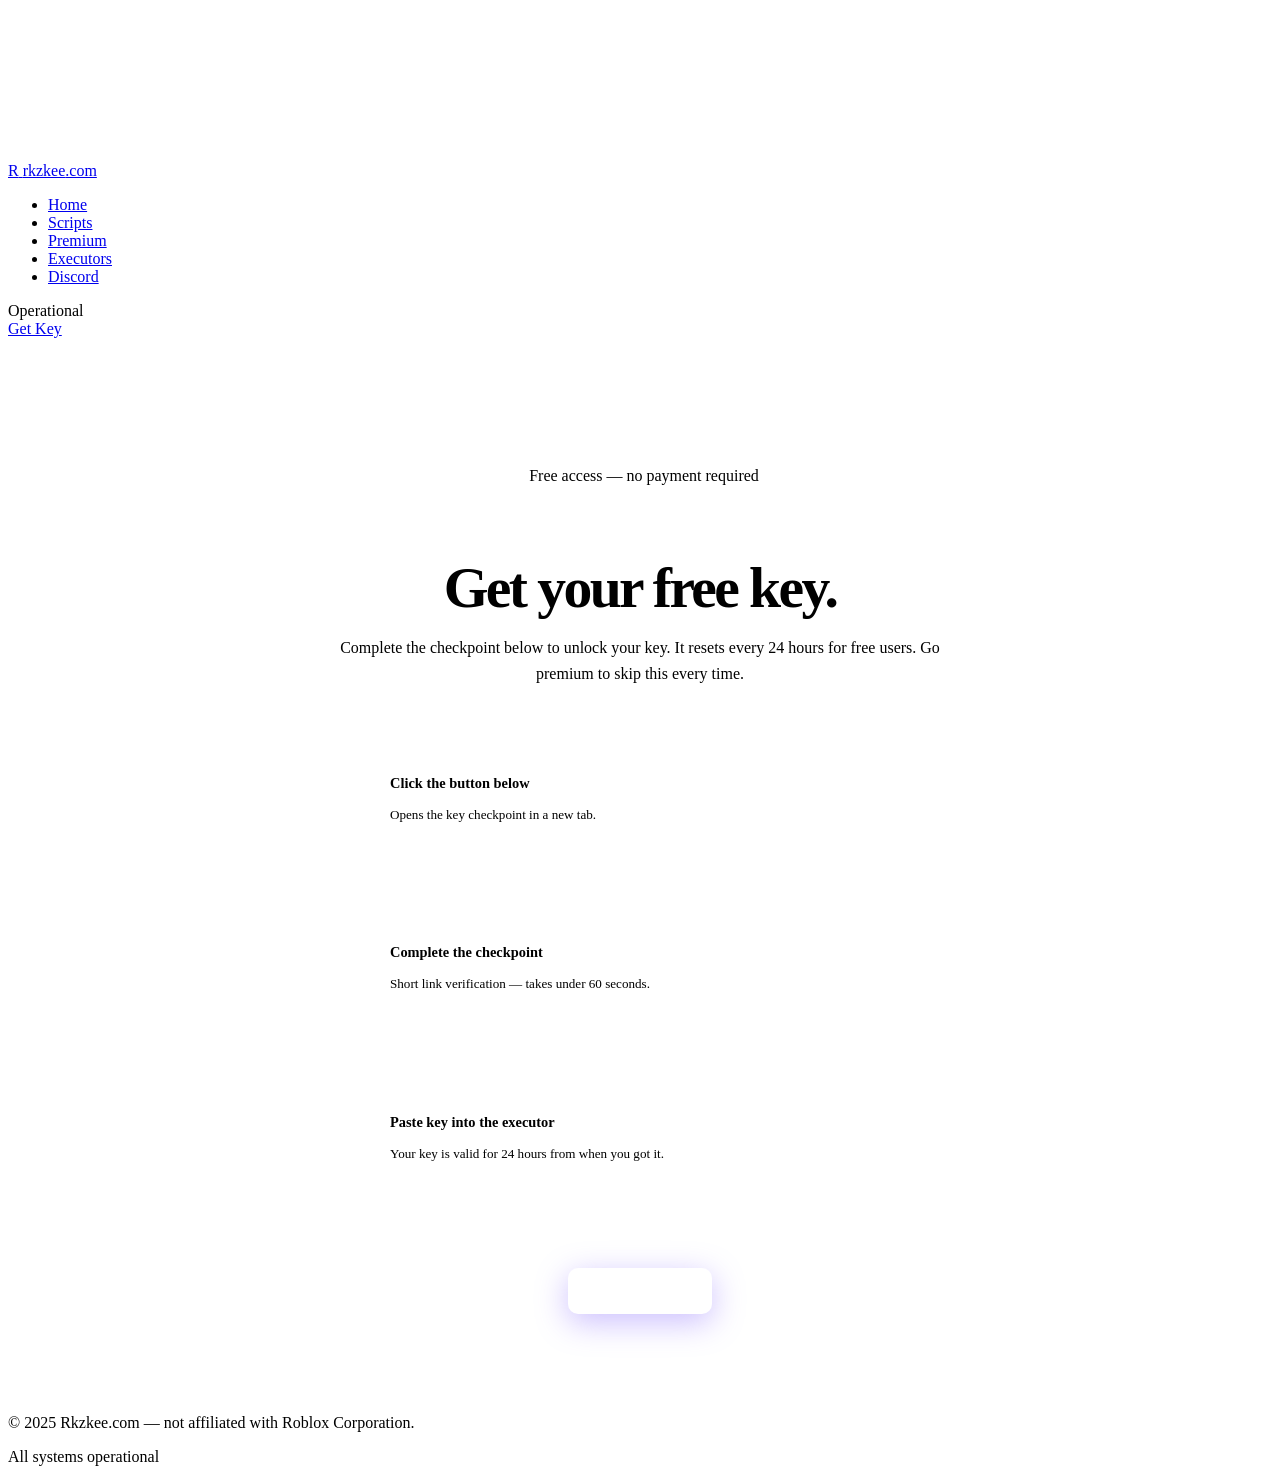
==== getkey.html @ ff90df76 "Add files via upload" ====
<!DOCTYPE html>
<html lang="en">
<head>
  <meta charset="UTF-8">
  <meta name="viewport" content="width=device-width, initial-scale=1, viewport-fit=cover">
  <title>Get Key — Rkzkee</title>
  <link rel="preconnect" href="https://fonts.googleapis.com">
  <link href="https://fonts.googleapis.com/css2?family=Inter:wght@300;400;500;600;700;800;900&family=JetBrains+Mono:wght@400;500;700&display=swap" rel="stylesheet">
  <link rel="stylesheet" href="../css/style.css">
  <style>
    .page-hero {
      min-height: 100vh;
      display: flex;
      align-items: center;
      justify-content: center;
      padding: 100px clamp(20px,5vw,60px) 60px;
      text-align: center;
      position: relative;
      z-index: 1;
    }

    .page-hero-inner { max-width: 640px; }

    .page-hero h1 {
      font-size: clamp(2rem, 5vw, 3.6rem);
      font-weight: 900;
      letter-spacing: -0.045em;
      line-height: 1.08;
      margin-bottom: 16px;
    }

    .page-hero p {
      color: var(--text-2);
      font-size: 1rem;
      line-height: 1.65;
      margin-bottom: 48px;
    }

    .steps-list {
      display: flex;
      flex-direction: column;
      gap: 12px;
      text-align: left;
      margin-bottom: 36px;
    }

    .step-row {
      display: flex;
      align-items: flex-start;
      gap: 16px;
      background: var(--surface);
      border: 1px solid var(--border);
      border-radius: var(--radius);
      padding: 20px 22px;
      transition: border-color var(--transition), background var(--transition);
    }

    .step-row:hover {
      border-color: rgba(124,92,252,0.3);
      background: var(--surface2);
    }

    .step-num {
      width: 32px;
      height: 32px;
      border-radius: 8px;
      background: linear-gradient(135deg, var(--purple), var(--purple-d));
      display: flex;
      align-items: center;
      justify-content: center;
      font-family: 'JetBrains Mono', monospace;
      font-size: 0.75rem;
      font-weight: 700;
      color: #fff;
      flex-shrink: 0;
    }

    .step-info h4 { font-size: 0.9rem; font-weight: 700; margin-bottom: 4px; }
    .step-info p  { font-size: 0.82rem; color: var(--text-2); line-height: 1.55; }

    .key-cta {
      display: inline-flex;
      align-items: center;
      gap: 8px;
      padding: 14px 32px;
      background: linear-gradient(135deg, var(--purple), var(--purple-d));
      color: #fff;
      border-radius: 10px;
      font-size: 1rem;
      font-weight: 700;
      box-shadow: 0 8px 32px rgba(124,92,252,0.4);
      transition: transform var(--transition), box-shadow var(--transition);
    }

    .key-cta:hover {
      transform: translateY(-2px);
      box-shadow: 0 16px 48px rgba(124,92,252,0.5);
    }
  </style>
</head>
<body>
  <div class="cursor" id="cursor"></div>
  <div class="cursor-trail" id="cursor-trail"></div>
  <canvas id="particles-canvas"></canvas>

  <nav id="navbar">
    <div class="nav-inner">
      <a href="../index.html" class="logo">
        <span class="logo-box">R</span>
        <span class="logo-text">rkzkee<span class="logo-dot">.com</span></span>
      </a>
      <ul class="nav-links">
        <li><a href="../index.html" class="nav-link">Home</a></li>
        <li><a href="scripts.html" class="nav-link">Scripts</a></li>
        <li><a href="premium.html" class="nav-link">Premium</a></li>
        <li><a href="executors.html" class="nav-link">Executors</a></li>
        <li><a href="#" class="nav-link">Discord</a></li>
      </ul>
      <div class="nav-right">
        <div class="status-badge"><span class="ping"></span>Operational</div>
        <a href="getkey.html" class="btn-fill">Get Key</a>
      </div>
    </div>
  </nav>

  <section class="page-hero">
    <div class="page-hero-inner">
      <div class="hero-eyebrow" data-reveal style="margin-bottom:24px; display:inline-flex; align-items:center; gap:8px;">
        <span class="eyebrow-dot"></span>Free access — no payment required
      </div>
      <h1 data-reveal>Get your <span class="grad-text">free key.</span></h1>
      <p data-reveal>Complete the checkpoint below to unlock your key. It resets every 24 hours for free users. Go premium to skip this every time.</p>

      <div class="steps-list" data-reveal>
        <div class="step-row">
          <div class="step-num">01</div>
          <div class="step-info">
            <h4>Click the button below</h4>
            <p>Opens the key checkpoint in a new tab.</p>
          </div>
        </div>
        <div class="step-row">
          <div class="step-num">02</div>
          <div class="step-info">
            <h4>Complete the checkpoint</h4>
            <p>Short link verification — takes under 60 seconds.</p>
          </div>
        </div>
        <div class="step-row">
          <div class="step-num">03</div>
          <div class="step-info">
            <h4>Paste key into the executor</h4>
            <p>Your key is valid for 24 hours from when you got it.</p>
          </div>
        </div>
      </div>

      <a href="#" class="key-cta" data-reveal>
        Get Key
        <svg width="16" height="16" viewBox="0 0 24 24" fill="none" stroke="currentColor" stroke-width="2.5"><path d="m5 12 14 0M13 6l6 6-6 6"/></svg>
      </a>
    </div>
  </section>

  <footer>
    <div class="container">
      <div class="footer-bottom">
        <p>© 2025 Rkzkee.com — not affiliated with Roblox Corporation.</p>
        <div class="footer-status"><span class="ping small"></span>All systems operational</div>
      </div>
    </div>
  </footer>

  <script src="../js/main.js"></script>
</body>
</html>
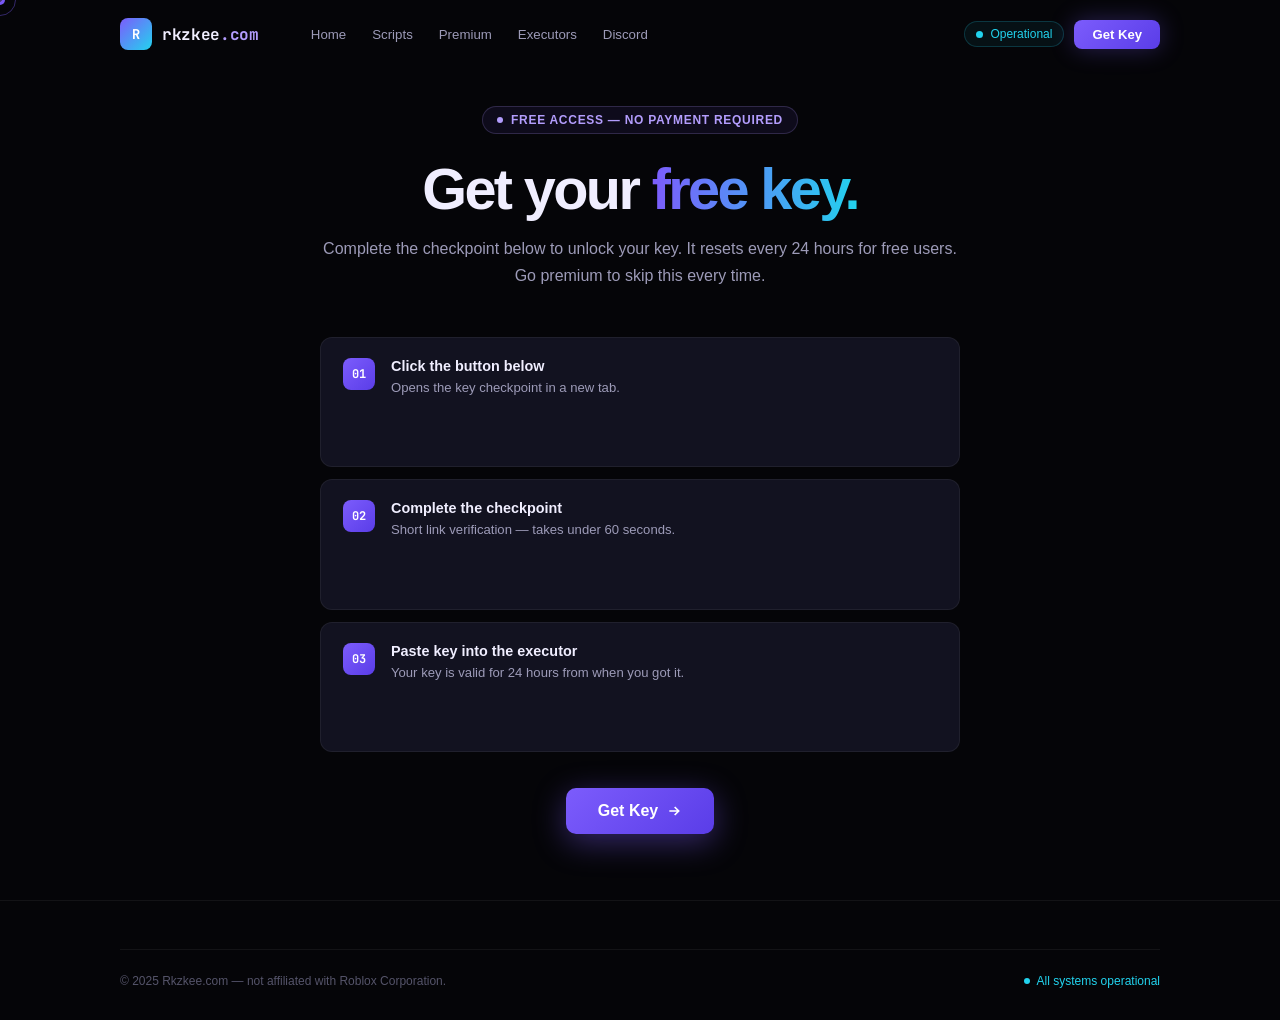
==== commit 678f9da3: "Add files via upload" ====
--- a/getkey.html
+++ b/getkey.html
@@ -6,7 +6,7 @@
   <title>Get Key — Rkzkee</title>
   <link rel="preconnect" href="https://fonts.googleapis.com">
   <link href="https://fonts.googleapis.com/css2?family=Inter:wght@300;400;500;600;700;800;900&family=JetBrains+Mono:wght@400;500;700&display=swap" rel="stylesheet">
-  <link rel="stylesheet" href="../css/style.css">
+  <link rel="stylesheet" href="style.css">
   <style>
     .page-hero {
       min-height: 100vh;
@@ -105,12 +105,12 @@
 
   <nav id="navbar">
     <div class="nav-inner">
-      <a href="../index.html" class="logo">
+      <a href="index.html" class="logo">
         <span class="logo-box">R</span>
         <span class="logo-text">rkzkee<span class="logo-dot">.com</span></span>
       </a>
       <ul class="nav-links">
-        <li><a href="../index.html" class="nav-link">Home</a></li>
+        <li><a href="index.html" class="nav-link">Home</a></li>
         <li><a href="scripts.html" class="nav-link">Scripts</a></li>
         <li><a href="premium.html" class="nav-link">Premium</a></li>
         <li><a href="executors.html" class="nav-link">Executors</a></li>
@@ -171,6 +171,6 @@
     </div>
   </footer>
 
-  <script src="../js/main.js"></script>
+  <script src="main.js"></script>
 </body>
 </html>
--- a/style.css
+++ b/style.css
@@ -0,0 +1,1265 @@
+/* ─────────────────────────────────────────
+   RKZKEE.COM — STYLESHEET
+   ───────────────────────────────────────── */
+
+:root {
+  --bg:        #050508;
+  --bg2:       #09090f;
+  --bg3:       #0e0e1a;
+  --surface:   #121220;
+  --surface2:  #181828;
+  --border:    rgba(255,255,255,0.06);
+  --border-h:  rgba(255,255,255,0.12);
+  --purple:    #7c5cfc;
+  --purple-d:  #5a3de8;
+  --violet:    #b39dfd;
+  --cyan:      #22d3ee;
+  --cyan-d:    #0891b2;
+  --text:      #f0eeff;
+  --text-2:    #9d9bb8;
+  --text-3:    #55546a;
+  --radius:    12px;
+  --radius-lg: 20px;
+  --transition: 0.3s cubic-bezier(0.4, 0, 0.2, 1);
+}
+
+*, *::before, *::after {
+  box-sizing: border-box;
+  margin: 0;
+  padding: 0;
+}
+
+html {
+  scroll-behavior: smooth;
+  font-size: 16px;
+}
+
+body {
+  font-family: 'Inter', sans-serif;
+  background: var(--bg);
+  color: var(--text);
+  min-height: 100vh;
+  overflow-x: hidden;
+  cursor: none;
+}
+
+a { text-decoration: none; color: inherit; }
+ul { list-style: none; }
+button { cursor: none; }
+img { max-width: 100%; display: block; }
+
+/* ── SCROLLBAR ── */
+::-webkit-scrollbar { width: 6px; }
+::-webkit-scrollbar-track { background: var(--bg); }
+::-webkit-scrollbar-thumb { background: var(--purple); border-radius: 3px; }
+
+/* ─────────────────────────────────────────
+   CURSOR
+   ───────────────────────────────────────── */
+.cursor {
+  width: 10px;
+  height: 10px;
+  border-radius: 50%;
+  background: var(--purple);
+  position: fixed;
+  pointer-events: none;
+  z-index: 9999;
+  transform: translate(-50%, -50%);
+  transition: width 0.15s, height 0.15s, background 0.2s;
+  mix-blend-mode: difference;
+}
+
+.cursor-trail {
+  width: 32px;
+  height: 32px;
+  border-radius: 50%;
+  border: 1px solid rgba(124, 92, 252, 0.4);
+  position: fixed;
+  pointer-events: none;
+  z-index: 9998;
+  transform: translate(-50%, -50%);
+  transition: left 0.1s ease, top 0.1s ease, width 0.2s, height 0.2s, opacity 0.2s;
+}
+
+body:has(a:hover) .cursor,
+body:has(button:hover) .cursor {
+  width: 20px;
+  height: 20px;
+  background: var(--cyan);
+}
+
+/* ─────────────────────────────────────────
+   CANVAS PARTICLES
+   ───────────────────────────────────────── */
+#particles-canvas {
+  position: fixed;
+  inset: 0;
+  z-index: 0;
+  pointer-events: none;
+  opacity: 0.5;
+}
+
+/* ─────────────────────────────────────────
+   LAYOUT
+   ───────────────────────────────────────── */
+.container {
+  max-width: 1160px;
+  margin: 0 auto;
+  padding: 0 clamp(20px, 5vw, 60px);
+}
+
+/* ─────────────────────────────────────────
+   NAV
+   ───────────────────────────────────────── */
+#navbar {
+  position: fixed;
+  top: 0; left: 0; right: 0;
+  z-index: 1000;
+  transition: background var(--transition), border-color var(--transition), backdrop-filter var(--transition);
+  border-bottom: 1px solid transparent;
+}
+
+#navbar.scrolled {
+  background: rgba(5, 5, 8, 0.85);
+  backdrop-filter: blur(24px) saturate(1.4);
+  border-color: var(--border);
+}
+
+.nav-inner {
+  max-width: 1160px;
+  margin: 0 auto;
+  padding: 0 clamp(20px, 5vw, 60px);
+  height: 68px;
+  display: flex;
+  align-items: center;
+  gap: 40px;
+}
+
+/* logo */
+.logo {
+  display: flex;
+  align-items: center;
+  gap: 10px;
+  flex-shrink: 0;
+}
+
+.logo-box {
+  width: 32px;
+  height: 32px;
+  border-radius: 8px;
+  background: linear-gradient(135deg, var(--purple), var(--cyan));
+  display: flex;
+  align-items: center;
+  justify-content: center;
+  font-family: 'JetBrains Mono', monospace;
+  font-weight: 700;
+  font-size: 0.85rem;
+  color: #fff;
+  flex-shrink: 0;
+}
+
+.logo-text {
+  font-family: 'JetBrains Mono', monospace;
+  font-weight: 700;
+  font-size: 1rem;
+  letter-spacing: -0.02em;
+}
+
+.logo-dot { color: var(--violet); }
+
+/* links */
+.nav-links {
+  display: flex;
+  align-items: center;
+  gap: 2px;
+  flex: 1;
+}
+
+.nav-link {
+  font-size: 0.83rem;
+  font-weight: 500;
+  color: var(--text-2);
+  padding: 6px 12px;
+  border-radius: 7px;
+  transition: color var(--transition), background var(--transition);
+  position: relative;
+}
+
+.nav-link::after {
+  content: '';
+  position: absolute;
+  bottom: 2px;
+  left: 50%;
+  transform: translateX(-50%) scaleX(0);
+  width: 16px;
+  height: 2px;
+  background: var(--purple);
+  border-radius: 2px;
+  transition: transform var(--transition);
+}
+
+.nav-link:hover,
+.nav-link.active {
+  color: var(--text);
+  background: rgba(255,255,255,0.05);
+}
+
+.nav-link.active::after,
+.nav-link:hover::after {
+  transform: translateX(-50%) scaleX(1);
+}
+
+/* nav right */
+.nav-right {
+  display: flex;
+  align-items: center;
+  gap: 10px;
+  margin-left: auto;
+  flex-shrink: 0;
+}
+
+.status-badge {
+  display: flex;
+  align-items: center;
+  gap: 7px;
+  font-size: 0.75rem;
+  font-weight: 500;
+  color: var(--cyan);
+  padding: 5px 11px;
+  border: 1px solid rgba(34, 211, 238, 0.2);
+  border-radius: 20px;
+  background: rgba(34, 211, 238, 0.06);
+}
+
+.ping {
+  width: 7px;
+  height: 7px;
+  border-radius: 50%;
+  background: var(--cyan);
+  animation: ping 2s infinite;
+}
+
+.ping.small { width: 6px; height: 6px; }
+
+@keyframes ping {
+  0%, 100% { box-shadow: 0 0 0 0 rgba(34, 211, 238, 0.4); }
+  50%       { box-shadow: 0 0 0 5px rgba(34, 211, 238, 0); }
+}
+
+.btn-outline {
+  padding: 7px 16px;
+  border: 1px solid var(--border-h);
+  border-radius: 8px;
+  font-size: 0.82rem;
+  font-weight: 600;
+  color: var(--text);
+  transition: border-color var(--transition), background var(--transition);
+}
+
+.btn-outline:hover {
+  border-color: var(--purple);
+  background: rgba(124, 92, 252, 0.08);
+}
+
+.btn-fill {
+  padding: 7px 18px;
+  border-radius: 8px;
+  font-size: 0.82rem;
+  font-weight: 600;
+  color: #fff;
+  background: linear-gradient(135deg, var(--purple), var(--purple-d));
+  transition: opacity var(--transition), transform var(--transition);
+  box-shadow: 0 0 24px rgba(124, 92, 252, 0.3);
+}
+
+.btn-fill:hover {
+  opacity: 0.88;
+  transform: translateY(-1px);
+}
+
+/* hamburger */
+.hamburger {
+  display: none;
+  flex-direction: column;
+  gap: 5px;
+  background: none;
+  border: none;
+  padding: 4px;
+}
+
+.hamburger span {
+  display: block;
+  width: 22px;
+  height: 2px;
+  background: var(--text);
+  border-radius: 2px;
+  transition: transform 0.3s, opacity 0.3s;
+}
+
+.hamburger.open span:nth-child(1) { transform: translateY(7px) rotate(45deg); }
+.hamburger.open span:nth-child(2) { opacity: 0; }
+.hamburger.open span:nth-child(3) { transform: translateY(-7px) rotate(-45deg); }
+
+/* mobile menu */
+.mobile-menu {
+  display: none;
+  flex-direction: column;
+  gap: 2px;
+  padding: 12px 20px 20px;
+  background: rgba(5, 5, 8, 0.97);
+  border-top: 1px solid var(--border);
+  backdrop-filter: blur(20px);
+}
+
+.mobile-menu.open { display: flex; }
+
+.mobile-menu a {
+  padding: 12px 16px;
+  font-size: 0.9rem;
+  font-weight: 500;
+  color: var(--text-2);
+  border-radius: 8px;
+  transition: color 0.2s, background 0.2s;
+}
+
+.mobile-menu a:hover { color: var(--text); background: rgba(255,255,255,0.05); }
+
+.mobile-cta {
+  margin-top: 8px;
+  padding: 12px 16px !important;
+  background: linear-gradient(135deg, var(--purple), var(--purple-d)) !important;
+  color: #fff !important;
+  text-align: center;
+  border-radius: 10px !important;
+}
+
+/* ─────────────────────────────────────────
+   HERO
+   ───────────────────────────────────────── */
+.hero {
+  position: relative;
+  min-height: 100vh;
+  display: flex;
+  flex-direction: column;
+  align-items: center;
+  justify-content: center;
+  padding: 100px clamp(20px, 5vw, 60px) 80px;
+  text-align: center;
+  overflow: hidden;
+  z-index: 1;
+}
+
+.hero-bg-grid {
+  position: absolute;
+  inset: 0;
+  background-image:
+    linear-gradient(rgba(124,92,252,0.05) 1px, transparent 1px),
+    linear-gradient(90deg, rgba(124,92,252,0.05) 1px, transparent 1px);
+  background-size: 56px 56px;
+  mask-image: radial-gradient(ellipse 80% 80% at 50% 40%, black 40%, transparent 100%);
+}
+
+.hero-content {
+  position: relative;
+  z-index: 2;
+  display: flex;
+  flex-direction: column;
+  align-items: center;
+  gap: 0;
+  max-width: 820px;
+}
+
+.hero-eyebrow {
+  display: inline-flex;
+  align-items: center;
+  gap: 8px;
+  font-size: 0.75rem;
+  font-weight: 600;
+  letter-spacing: 0.06em;
+  text-transform: uppercase;
+  color: var(--violet);
+  padding: 6px 14px;
+  border: 1px solid rgba(179, 157, 253, 0.2);
+  border-radius: 20px;
+  background: rgba(124, 92, 252, 0.08);
+  margin-bottom: 28px;
+}
+
+.eyebrow-dot {
+  width: 6px;
+  height: 6px;
+  border-radius: 50%;
+  background: var(--violet);
+  animation: ping 2.5s infinite;
+}
+
+.hero-title {
+  font-size: clamp(3rem, 7.5vw, 6rem);
+  font-weight: 900;
+  line-height: 1.04;
+  letter-spacing: -0.045em;
+  margin-bottom: 24px;
+}
+
+.hero-title .line {
+  display: block;
+  overflow: hidden;
+}
+
+.hero-title .line span {
+  display: block;
+  animation: slideUp 0.9s cubic-bezier(0.16, 1, 0.3, 1) both;
+}
+
+.hero-title .line:nth-child(2) span { animation-delay: 0.1s; }
+
+@keyframes slideUp {
+  from { transform: translateY(110%); opacity: 0; }
+  to   { transform: translateY(0);    opacity: 1; }
+}
+
+.grad-text {
+  background: linear-gradient(90deg, var(--purple) 0%, var(--cyan) 100%);
+  -webkit-background-clip: text;
+  -webkit-text-fill-color: transparent;
+  background-clip: text;
+}
+
+.hero-sub {
+  font-size: clamp(1rem, 1.8vw, 1.15rem);
+  font-weight: 400;
+  color: var(--text-2);
+  line-height: 1.65;
+  max-width: 520px;
+  margin-bottom: 36px;
+}
+
+/* code block */
+.hero-code {
+  margin-bottom: 32px;
+  width: 100%;
+  max-width: 580px;
+}
+
+.code-label {
+  display: block;
+  font-size: 0.7rem;
+  font-weight: 500;
+  letter-spacing: 0.08em;
+  text-transform: uppercase;
+  color: var(--text-3);
+  margin-bottom: 10px;
+  text-align: left;
+}
+
+.code-block {
+  display: flex;
+  align-items: stretch;
+  background: var(--surface);
+  border: 1px solid var(--border-h);
+  border-radius: 10px;
+  overflow: hidden;
+  transition: border-color var(--transition), box-shadow var(--transition);
+}
+
+.code-block:hover {
+  border-color: rgba(124, 92, 252, 0.4);
+  box-shadow: 0 0 0 1px rgba(124, 92, 252, 0.1) inset;
+}
+
+.code-block pre {
+  flex: 1;
+  font-family: 'JetBrains Mono', monospace;
+  font-size: 0.8rem;
+  color: var(--violet);
+  padding: 14px 18px;
+  text-align: left;
+  white-space: nowrap;
+  overflow: hidden;
+  text-overflow: ellipsis;
+}
+
+.copy-btn {
+  display: flex;
+  align-items: center;
+  gap: 6px;
+  padding: 0 18px;
+  background: rgba(124, 92, 252, 0.12);
+  border: none;
+  border-left: 1px solid var(--border);
+  color: var(--text-2);
+  font-family: 'Inter', sans-serif;
+  font-size: 0.78rem;
+  font-weight: 600;
+  transition: color var(--transition), background var(--transition);
+  white-space: nowrap;
+}
+
+.copy-btn:hover {
+  color: var(--text);
+  background: rgba(124, 92, 252, 0.22);
+}
+
+/* CTAs */
+.hero-ctas {
+  display: flex;
+  align-items: center;
+  gap: 12px;
+  flex-wrap: wrap;
+  justify-content: center;
+}
+
+.cta-primary {
+  display: inline-flex;
+  align-items: center;
+  gap: 8px;
+  padding: 13px 28px;
+  background: linear-gradient(135deg, var(--purple), var(--purple-d));
+  color: #fff;
+  border-radius: 10px;
+  font-size: 0.95rem;
+  font-weight: 700;
+  letter-spacing: -0.01em;
+  transition: transform var(--transition), opacity var(--transition), box-shadow var(--transition);
+  box-shadow: 0 8px 32px rgba(124, 92, 252, 0.4);
+}
+
+.cta-primary:hover {
+  transform: translateY(-2px);
+  box-shadow: 0 16px 48px rgba(124, 92, 252, 0.5);
+}
+
+.cta-primary svg {
+  transition: transform var(--transition);
+}
+
+.cta-primary:hover svg {
+  transform: translateX(3px);
+}
+
+.cta-secondary {
+  display: inline-flex;
+  align-items: center;
+  padding: 13px 24px;
+  border: 1px solid var(--border-h);
+  border-radius: 10px;
+  color: var(--text-2);
+  font-size: 0.95rem;
+  font-weight: 600;
+  transition: color var(--transition), border-color var(--transition), background var(--transition);
+}
+
+.cta-secondary:hover {
+  color: var(--text);
+  border-color: var(--border-h);
+  background: rgba(255,255,255,0.04);
+}
+
+/* scroll hint */
+.scroll-hint {
+  position: absolute;
+  bottom: 36px;
+  left: 50%;
+  transform: translateX(-50%);
+  display: flex;
+  flex-direction: column;
+  align-items: center;
+  gap: 8px;
+  z-index: 2;
+  opacity: 0;
+  animation: fadeIn 1s 1.2s forwards;
+}
+
+@keyframes fadeIn {
+  to { opacity: 1; }
+}
+
+.scroll-hint span {
+  font-size: 0.65rem;
+  font-weight: 600;
+  letter-spacing: 0.12em;
+  text-transform: uppercase;
+  color: var(--text-3);
+}
+
+.scroll-line {
+  width: 1px;
+  height: 40px;
+  background: linear-gradient(to bottom, var(--text-3), transparent);
+  animation: scrollBounce 1.5s ease-in-out infinite;
+}
+
+@keyframes scrollBounce {
+  0%, 100% { transform: scaleY(1); transform-origin: top; }
+  50%       { transform: scaleY(0.5); transform-origin: top; }
+}
+
+/* ─────────────────────────────────────────
+   MARQUEE
+   ───────────────────────────────────────── */
+.marquee-wrap {
+  position: relative;
+  z-index: 1;
+  overflow: hidden;
+  border-top: 1px solid var(--border);
+  border-bottom: 1px solid var(--border);
+  background: var(--bg2);
+  padding: 14px 0;
+}
+
+.marquee-wrap::before,
+.marquee-wrap::after {
+  content: '';
+  position: absolute;
+  top: 0; bottom: 0;
+  width: 120px;
+  z-index: 2;
+}
+
+.marquee-wrap::before { left: 0; background: linear-gradient(to right, var(--bg2), transparent); }
+.marquee-wrap::after  { right: 0; background: linear-gradient(to left, var(--bg2), transparent); }
+
+.marquee-track {
+  display: flex;
+  overflow: hidden;
+}
+
+.marquee-inner {
+  display: flex;
+  align-items: center;
+  gap: 0;
+  animation: marqueeScroll 28s linear infinite;
+  white-space: nowrap;
+  flex-shrink: 0;
+}
+
+.marquee-inner span {
+  font-size: 0.8rem;
+  font-weight: 600;
+  letter-spacing: 0.04em;
+  color: var(--text-3);
+  padding: 0 20px;
+  transition: color 0.2s;
+}
+
+.marquee-inner span:hover { color: var(--violet); }
+.marquee-inner .sep { color: var(--purple) !important; padding: 0; opacity: 0.5; }
+
+@keyframes marqueeScroll {
+  from { transform: translateX(0); }
+  to   { transform: translateX(-50%); }
+}
+
+/* ─────────────────────────────────────────
+   STATS
+   ───────────────────────────────────────── */
+.stats-section {
+  position: relative;
+  z-index: 1;
+  padding: 72px 0;
+}
+
+.stats-grid {
+  display: grid;
+  grid-template-columns: repeat(4, 1fr);
+  gap: 1px;
+  background: var(--border);
+  border: 1px solid var(--border);
+  border-radius: var(--radius-lg);
+  overflow: hidden;
+}
+
+.stat-item {
+  background: var(--surface);
+  padding: 36px 28px;
+  text-align: center;
+  transition: background var(--transition);
+}
+
+.stat-item:hover { background: var(--surface2); }
+
+.stat-num {
+  font-family: 'JetBrains Mono', monospace;
+  font-size: 2.4rem;
+  font-weight: 700;
+  letter-spacing: -0.04em;
+  background: linear-gradient(135deg, var(--violet), var(--cyan));
+  -webkit-background-clip: text;
+  -webkit-text-fill-color: transparent;
+  background-clip: text;
+  display: block;
+  min-height: 2.8rem;
+}
+
+.stat-label-text {
+  font-size: 0.78rem;
+  font-weight: 500;
+  color: var(--text-2);
+  margin-top: 6px;
+  display: block;
+}
+
+/* ─────────────────────────────────────────
+   SECTION SHARED
+   ───────────────────────────────────────── */
+.features-section,
+.games-section,
+.team-section {
+  position: relative;
+  z-index: 1;
+  padding: 100px 0;
+}
+
+.games-section {
+  background: var(--bg2);
+  border-top: 1px solid var(--border);
+  border-bottom: 1px solid var(--border);
+}
+
+.section-head {
+  margin-bottom: 56px;
+}
+
+.eyebrow-label {
+  font-family: 'JetBrains Mono', monospace;
+  font-size: 0.72rem;
+  font-weight: 500;
+  letter-spacing: 0.1em;
+  text-transform: uppercase;
+  color: var(--purple);
+  margin-bottom: 14px;
+}
+
+.section-head h2 {
+  font-size: clamp(1.8rem, 3.5vw, 2.8rem);
+  font-weight: 800;
+  letter-spacing: -0.04em;
+  line-height: 1.1;
+  color: var(--text);
+}
+
+.section-head h2 em {
+  font-style: normal;
+  background: linear-gradient(90deg, var(--violet), var(--cyan));
+  -webkit-background-clip: text;
+  -webkit-text-fill-color: transparent;
+  background-clip: text;
+}
+
+.section-desc {
+  margin-top: 14px;
+  font-size: 0.95rem;
+  color: var(--text-2);
+  line-height: 1.65;
+  max-width: 480px;
+}
+
+/* ─────────────────────────────────────────
+   FEATURES
+   ───────────────────────────────────────── */
+.features-grid {
+  display: grid;
+  grid-template-columns: repeat(3, 1fr);
+  gap: 1px;
+  background: var(--border);
+  border: 1px solid var(--border);
+  border-radius: var(--radius-lg);
+  overflow: hidden;
+}
+
+.feat-card {
+  background: var(--bg2);
+  padding: 36px 32px;
+  display: flex;
+  flex-direction: column;
+  gap: 14px;
+  transition: background var(--transition);
+  position: relative;
+  overflow: hidden;
+}
+
+.feat-card::before {
+  content: '';
+  position: absolute;
+  top: 0; left: 0;
+  right: 0; height: 1px;
+  background: linear-gradient(90deg, transparent, var(--purple), transparent);
+  opacity: 0;
+  transition: opacity var(--transition);
+}
+
+.feat-card:hover { background: var(--surface); }
+.feat-card:hover::before { opacity: 1; }
+
+.feat-large {
+  grid-column: span 2;
+}
+
+.feat-number {
+  font-family: 'JetBrains Mono', monospace;
+  font-size: 0.65rem;
+  font-weight: 700;
+  letter-spacing: 0.1em;
+  color: var(--text-3);
+}
+
+.feat-icon-wrap {
+  color: var(--purple);
+  transition: color var(--transition), transform var(--transition);
+}
+
+.feat-card:hover .feat-icon-wrap {
+  color: var(--violet);
+  transform: scale(1.1);
+}
+
+.feat-card h3 {
+  font-size: 1.1rem;
+  font-weight: 700;
+  letter-spacing: -0.02em;
+}
+
+.feat-card p {
+  font-size: 0.88rem;
+  color: var(--text-2);
+  line-height: 1.65;
+}
+
+/* ─────────────────────────────────────────
+   TILT EFFECT (JS-driven, CSS fallback)
+   ───────────────────────────────────────── */
+[data-tilt] {
+  transform-style: preserve-3d;
+  transform: perspective(1000px);
+  transition: transform 0.1s linear, box-shadow var(--transition);
+}
+
+/* ─────────────────────────────────────────
+   GAMES
+   ───────────────────────────────────────── */
+.games-grid {
+  display: grid;
+  grid-template-columns: repeat(auto-fill, minmax(230px, 1fr));
+  gap: 10px;
+}
+
+.game-card {
+  background: var(--surface);
+  border: 1px solid var(--border);
+  border-radius: var(--radius);
+  padding: 18px 20px;
+  display: flex;
+  align-items: center;
+  gap: 14px;
+  transition: border-color var(--transition), transform var(--transition), box-shadow var(--transition), background var(--transition);
+}
+
+.game-card:hover {
+  border-color: rgba(124, 92, 252, 0.4);
+  transform: translateY(-2px);
+  box-shadow: 0 12px 32px rgba(0,0,0,0.3);
+  background: var(--surface2);
+}
+
+.game-emoji {
+  font-size: 1.6rem;
+  flex-shrink: 0;
+  line-height: 1;
+}
+
+.game-info { flex: 1; min-width: 0; }
+
+.game-info h4 {
+  font-size: 0.88rem;
+  font-weight: 700;
+  letter-spacing: -0.01em;
+  white-space: nowrap;
+  overflow: hidden;
+  text-overflow: ellipsis;
+}
+
+.game-info span {
+  display: block;
+  font-size: 0.7rem;
+  color: var(--text-3);
+  margin-top: 2px;
+  white-space: nowrap;
+  overflow: hidden;
+  text-overflow: ellipsis;
+}
+
+.game-badge {
+  flex-shrink: 0;
+  font-size: 0.65rem;
+  font-weight: 700;
+  letter-spacing: 0.06em;
+  text-transform: uppercase;
+  padding: 3px 10px;
+  border-radius: 20px;
+}
+
+.game-badge.free {
+  background: rgba(34, 211, 238, 0.08);
+  color: var(--cyan);
+  border: 1px solid rgba(34, 211, 238, 0.2);
+}
+
+.game-badge.prem {
+  background: rgba(124, 92, 252, 0.1);
+  color: var(--violet);
+  border: 1px solid rgba(124, 92, 252, 0.25);
+}
+
+.more-card {
+  background: var(--bg3) !important;
+  border-style: dashed !important;
+  opacity: 0.7;
+}
+
+/* ─────────────────────────────────────────
+   TEAM
+   ───────────────────────────────────────── */
+.team-grid {
+  display: grid;
+  grid-template-columns: repeat(4, 1fr);
+  gap: 12px;
+}
+
+.team-card {
+  background: var(--surface);
+  border: 1px solid var(--border);
+  border-radius: var(--radius-lg);
+  padding: 32px 24px;
+  display: flex;
+  flex-direction: column;
+  align-items: center;
+  gap: 10px;
+  text-align: center;
+  transition: border-color var(--transition), box-shadow var(--transition), background var(--transition);
+  position: relative;
+  overflow: hidden;
+}
+
+.team-card:hover {
+  border-color: rgba(124, 92, 252, 0.3);
+  box-shadow: 0 20px 60px rgba(0,0,0,0.3);
+  background: var(--surface2);
+}
+
+/* founder card */
+.team-card.founder {
+  border-color: rgba(124, 92, 252, 0.3);
+  background: linear-gradient(160deg, var(--surface2) 0%, var(--surface) 100%);
+}
+
+.team-card.founder::before {
+  content: '';
+  position: absolute;
+  inset: 0;
+  background: radial-gradient(ellipse 60% 40% at 50% 0%, rgba(124,92,252,0.08) 0%, transparent 70%);
+  pointer-events: none;
+}
+
+.founder-crown {
+  position: absolute;
+  top: 16px;
+  right: 16px;
+  display: flex;
+  align-items: center;
+  gap: 5px;
+  font-size: 0.65rem;
+  font-weight: 700;
+  letter-spacing: 0.08em;
+  text-transform: uppercase;
+  color: #f59e0b;
+  padding: 4px 10px;
+  background: rgba(245, 158, 11, 0.1);
+  border: 1px solid rgba(245, 158, 11, 0.25);
+  border-radius: 20px;
+}
+
+.team-avatar {
+  width: 60px;
+  height: 60px;
+  border-radius: 50%;
+  background: linear-gradient(135deg, var(--purple), var(--cyan));
+  display: flex;
+  align-items: center;
+  justify-content: center;
+  font-size: 1.4rem;
+  font-weight: 800;
+  color: #fff;
+  position: relative;
+  margin-bottom: 4px;
+}
+
+.founder-avatar {
+  width: 72px;
+  height: 72px;
+  font-size: 1.8rem;
+  box-shadow: 0 0 32px rgba(124, 92, 252, 0.5);
+}
+
+.avatar-ring {
+  position: absolute;
+  inset: -4px;
+  border-radius: 50%;
+  border: 2px solid transparent;
+  background: linear-gradient(135deg, var(--purple), var(--cyan)) border-box;
+  -webkit-mask: linear-gradient(#fff 0 0) padding-box, linear-gradient(#fff 0 0);
+  -webkit-mask-composite: destination-out;
+  mask-composite: exclude;
+  animation: rotateBorder 4s linear infinite;
+}
+
+@keyframes rotateBorder {
+  to { transform: rotate(360deg); }
+}
+
+.team-name {
+  font-size: 1rem;
+  font-weight: 800;
+  letter-spacing: -0.02em;
+}
+
+.team-role {
+  font-size: 0.75rem;
+  font-weight: 500;
+  color: var(--violet);
+}
+
+.team-bio {
+  font-size: 0.82rem;
+  color: var(--text-2);
+  line-height: 1.6;
+  margin-top: 4px;
+}
+
+.team-links {
+  display: flex;
+  gap: 8px;
+  margin-top: 8px;
+}
+
+.team-link {
+  font-size: 0.72rem;
+  font-weight: 600;
+  color: var(--text-3);
+  padding: 4px 12px;
+  border: 1px solid var(--border);
+  border-radius: 20px;
+  transition: color var(--transition), border-color var(--transition);
+}
+
+.team-link:hover {
+  color: var(--violet);
+  border-color: rgba(179, 157, 253, 0.3);
+}
+
+/* ─────────────────────────────────────────
+   FINAL CTA
+   ───────────────────────────────────────── */
+.final-cta {
+  position: relative;
+  z-index: 1;
+  padding: 100px 0;
+}
+
+.cta-box {
+  background: var(--surface);
+  border: 1px solid rgba(124, 92, 252, 0.25);
+  border-radius: var(--radius-lg);
+  padding: 72px 48px;
+  text-align: center;
+  position: relative;
+  overflow: hidden;
+}
+
+.cta-glow {
+  position: absolute;
+  top: -60px;
+  left: 50%;
+  transform: translateX(-50%);
+  width: 500px;
+  height: 300px;
+  background: radial-gradient(ellipse, rgba(124,92,252,0.15) 0%, transparent 70%);
+  pointer-events: none;
+}
+
+.cta-box h2 {
+  font-size: clamp(2rem, 4vw, 3.2rem);
+  font-weight: 900;
+  letter-spacing: -0.045em;
+  margin-bottom: 14px;
+  background: linear-gradient(90deg, var(--text), var(--violet));
+  -webkit-background-clip: text;
+  -webkit-text-fill-color: transparent;
+  background-clip: text;
+}
+
+.cta-box p {
+  color: var(--text-2);
+  font-size: 1rem;
+  line-height: 1.6;
+  margin-bottom: 36px;
+}
+
+.cta-actions {
+  display: flex;
+  gap: 12px;
+  justify-content: center;
+  flex-wrap: wrap;
+}
+
+/* ─────────────────────────────────────────
+   FOOTER
+   ───────────────────────────────────────── */
+footer {
+  position: relative;
+  z-index: 1;
+  border-top: 1px solid var(--border);
+  padding: 48px 0 32px;
+}
+
+.footer-top {
+  display: flex;
+  gap: 60px;
+  margin-bottom: 48px;
+}
+
+.footer-brand {
+  flex-shrink: 0;
+  max-width: 220px;
+}
+
+.footer-brand p {
+  margin-top: 14px;
+  font-size: 0.82rem;
+  color: var(--text-3);
+  line-height: 1.6;
+}
+
+.footer-cols {
+  display: flex;
+  gap: 60px;
+  flex: 1;
+  flex-wrap: wrap;
+}
+
+.footer-col {
+  display: flex;
+  flex-direction: column;
+  gap: 10px;
+}
+
+.footer-col h5 {
+  font-size: 0.72rem;
+  font-weight: 700;
+  letter-spacing: 0.08em;
+  text-transform: uppercase;
+  color: var(--text-3);
+  margin-bottom: 4px;
+}
+
+.footer-col a {
+  font-size: 0.84rem;
+  color: var(--text-2);
+  transition: color var(--transition);
+}
+
+.footer-col a:hover { color: var(--text); }
+
+.footer-bottom {
+  display: flex;
+  align-items: center;
+  justify-content: space-between;
+  padding-top: 24px;
+  border-top: 1px solid var(--border);
+  gap: 16px;
+  flex-wrap: wrap;
+}
+
+.footer-bottom p {
+  font-size: 0.75rem;
+  color: var(--text-3);
+}
+
+.footer-status {
+  display: flex;
+  align-items: center;
+  gap: 7px;
+  font-size: 0.75rem;
+  font-weight: 500;
+  color: var(--cyan);
+}
+
+/* ─────────────────────────────────────────
+   REVEAL ANIMATIONS
+   ───────────────────────────────────────── */
+[data-reveal] {
+  opacity: 0;
+  transform: translateY(24px);
+  transition: opacity 0.7s cubic-bezier(0.16, 1, 0.3, 1),
+              transform 0.7s cubic-bezier(0.16, 1, 0.3, 1);
+}
+
+[data-reveal].revealed {
+  opacity: 1;
+  transform: translateY(0);
+}
+
+.feat-card,
+.game-card,
+.team-card,
+.stat-item {
+  opacity: 0;
+  transform: translateY(20px);
+  transition: opacity 0.6s ease, transform 0.6s ease, background var(--transition), border-color var(--transition), box-shadow var(--transition);
+}
+
+.feat-card.in,
+.game-card.in,
+.team-card.in,
+.stat-item.in {
+  opacity: 1;
+  transform: translateY(0);
+}
+
+/* ─────────────────────────────────────────
+   RESPONSIVE
+   ───────────────────────────────────────── */
+@media (max-width: 1024px) {
+  .team-grid { grid-template-columns: repeat(2, 1fr); }
+  .features-grid { grid-template-columns: repeat(2, 1fr); }
+  .feat-large { grid-column: span 1; }
+  .stats-grid { grid-template-columns: repeat(2, 1fr); }
+}
+
+@media (max-width: 768px) {
+  .nav-links { display: none; }
+  .status-badge { display: none; }
+  .hamburger { display: flex; }
+
+  .hero-title { font-size: clamp(2.4rem, 10vw, 3.5rem); }
+
+  .team-grid { grid-template-columns: 1fr 1fr; }
+  .features-grid { grid-template-columns: 1fr; }
+
+  .footer-top { flex-direction: column; }
+  .footer-cols { gap: 32px; }
+}
+
+@media (max-width: 540px) {
+  .team-grid { grid-template-columns: 1fr; }
+  .stats-grid { grid-template-columns: 1fr 1fr; }
+  .hero-ctas { flex-direction: column; align-items: stretch; }
+  .cta-primary, .cta-secondary { justify-content: center; }
+  .cta-box { padding: 48px 24px; }
+}
+
+@media (prefers-reduced-motion: reduce) {
+  *, *::before, *::after {
+    animation-duration: 0.01ms !important;
+    transition-duration: 0.01ms !important;
+  }
+}
